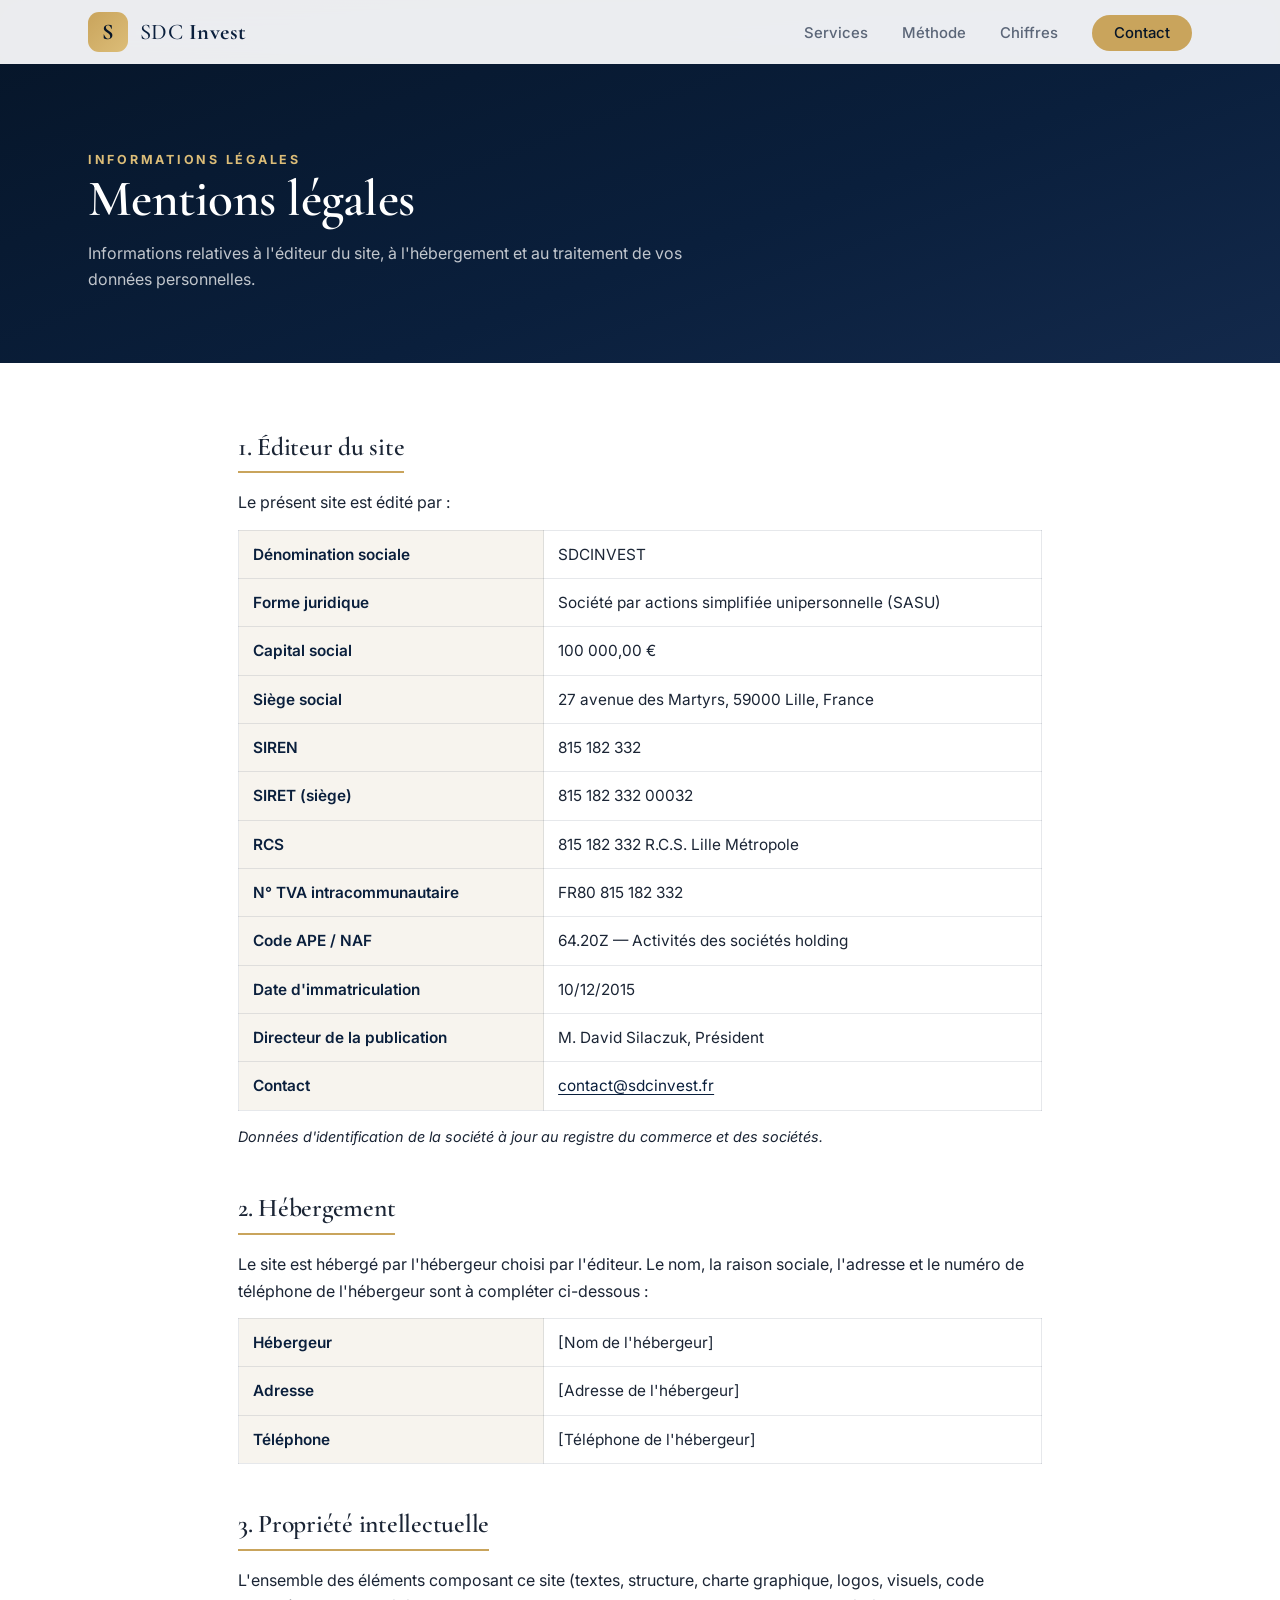
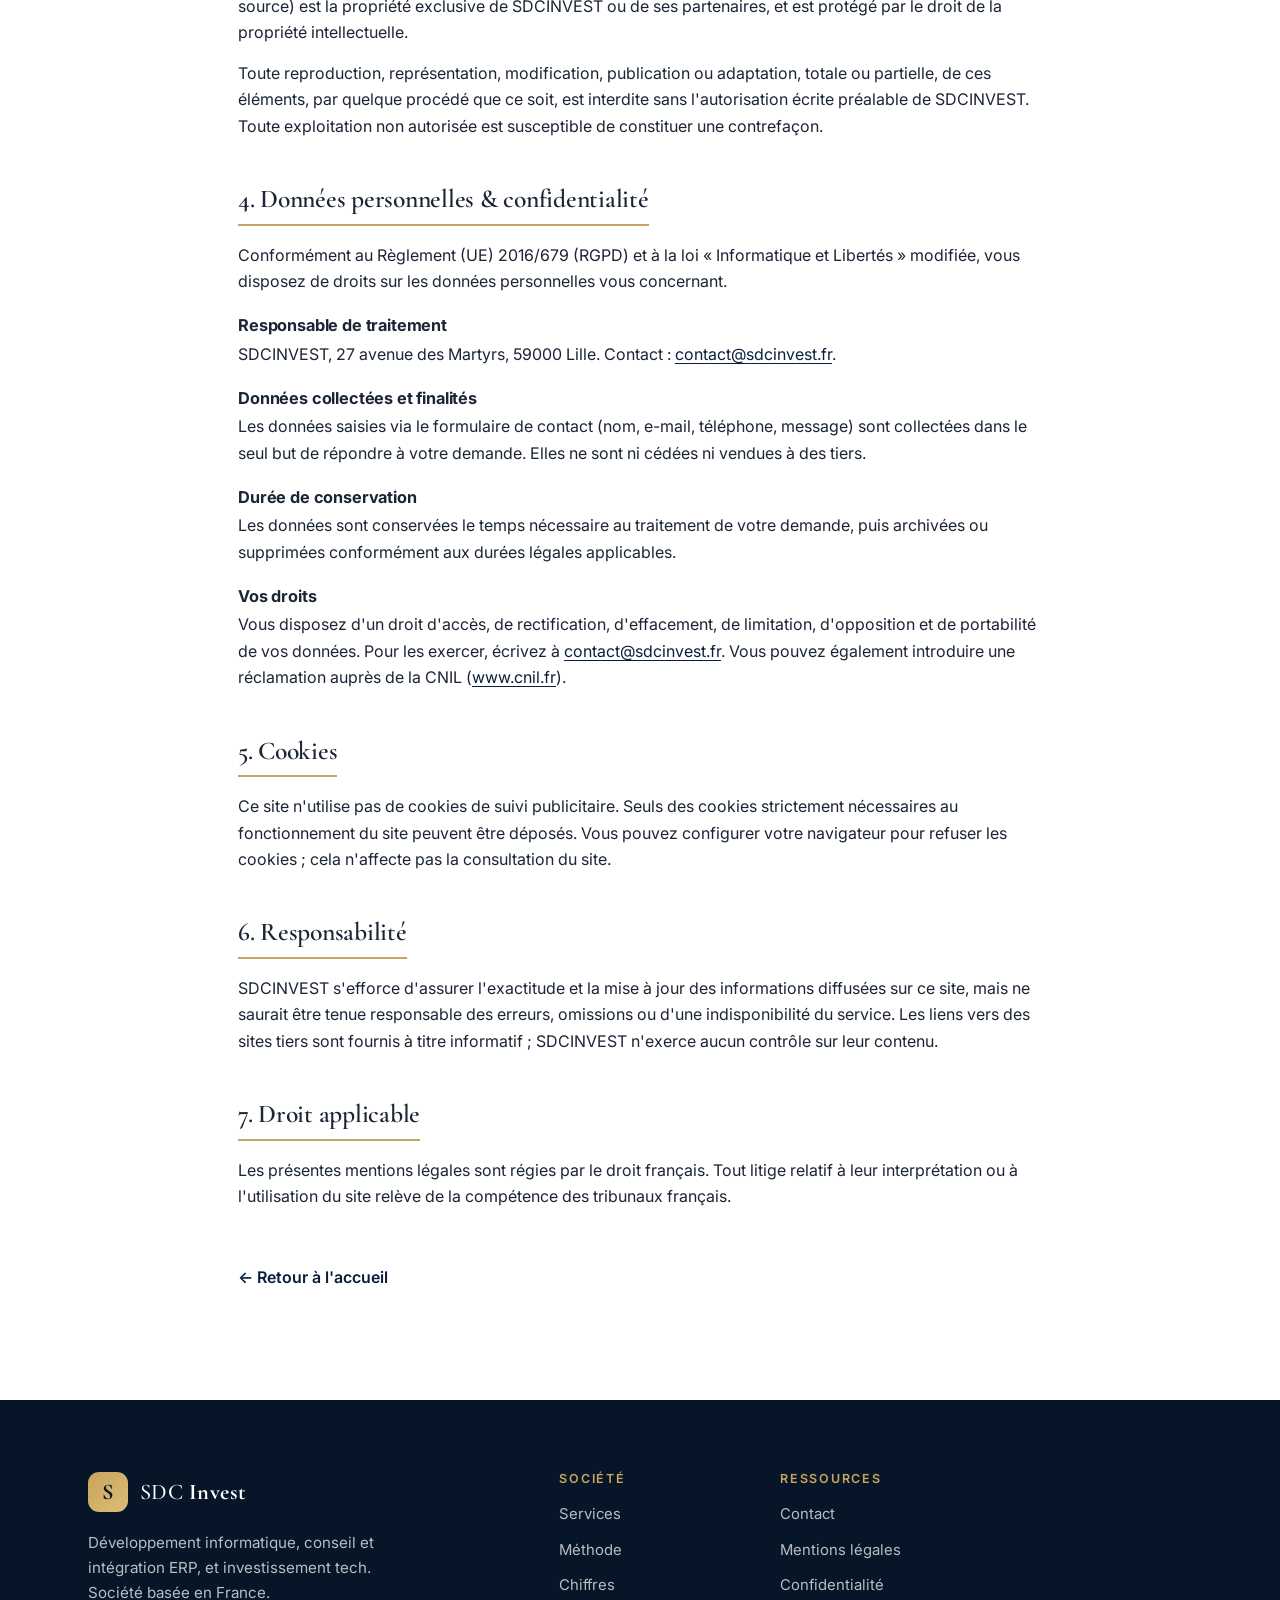
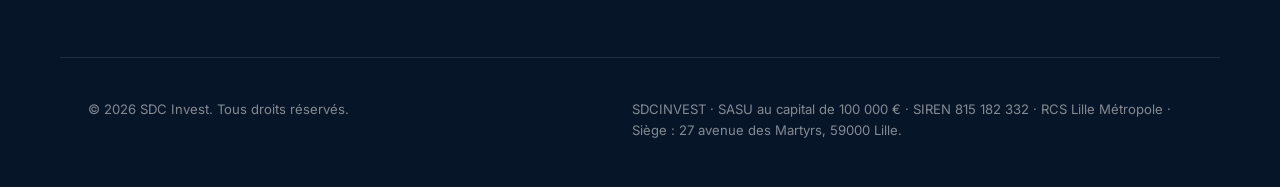
==== mentions-legales.html @ c54f7954 "Site vitrine SDC Invest : accueil + mentions légales" ====
<!DOCTYPE html>
<html lang="fr">
<head>
  <meta charset="UTF-8" />
  <meta name="viewport" content="width=device-width, initial-scale=1.0" />
  <title>Mentions légales — SDC Invest</title>
  <meta name="description" content="Mentions légales et politique de confidentialité de SDCINVEST — SASU, RCS Lille Métropole, SIREN 815 182 332." />
  <meta name="theme-color" content="#0a1f3c" />
  <meta name="robots" content="index, follow" />
  <link rel="icon" href="data:image/svg+xml,%3Csvg xmlns='http://www.w3.org/2000/svg' viewBox='0 0 100 100'%3E%3Crect width='100' height='100' rx='20' fill='%230a1f3c'/%3E%3Ctext x='50' y='68' font-family='Georgia,serif' font-size='52' fill='%23c9a45c' text-anchor='middle'%3ES%3C/text%3E%3C/svg%3E" />
  <link rel="preconnect" href="https://fonts.googleapis.com" />
  <link rel="preconnect" href="https://fonts.gstatic.com" crossorigin />
  <link href="https://fonts.googleapis.com/css2?family=Cormorant+Garamond:wght@500;600;700&family=Inter:wght@300;400;500;600;700&display=swap" rel="stylesheet" />
  <link rel="stylesheet" href="styles.css" />
</head>
<body>
  <!-- ===== Header ===== -->
  <header class="site-header scrolled" id="header">
    <div class="container header-inner">
      <a href="index.html" class="logo" aria-label="SDC Invest — Accueil">
        <span class="logo-mark">S</span>
        <span class="logo-text">SDC&nbsp;<strong>Invest</strong></span>
      </a>
      <nav class="nav" aria-label="Navigation principale">
        <ul class="nav-list">
          <li><a href="index.html#expertise">Services</a></li>
          <li><a href="index.html#approche">Méthode</a></li>
          <li><a href="index.html#chiffres">Chiffres</a></li>
          <li><a href="index.html#contact" class="nav-cta">Contact</a></li>
        </ul>
      </nav>
    </div>
  </header>

  <main>
    <!-- ===== Hero ===== -->
    <section class="legal-hero">
      <div class="container">
        <p class="kicker">Informations légales</p>
        <h1>Mentions légales</h1>
        <p>Informations relatives à l'éditeur du site, à l'hébergement et au traitement de vos données personnelles.</p>
      </div>
    </section>

    <!-- ===== Body ===== -->
    <section class="legal-body">
      <div class="container">

        <div class="legal-block" id="editeur">
          <h2>1. Éditeur du site</h2>
          <p>Le présent site est édité par&nbsp;:</p>
          <table class="legal-table">
            <tbody>
              <tr><th>Dénomination sociale</th><td>SDCINVEST</td></tr>
              <tr><th>Forme juridique</th><td>Société par actions simplifiée unipersonnelle (SASU)</td></tr>
              <tr><th>Capital social</th><td>100 000,00 €</td></tr>
              <tr><th>Siège social</th><td>27 avenue des Martyrs, 59000 Lille, France</td></tr>
              <tr><th>SIREN</th><td>815 182 332</td></tr>
              <tr><th>SIRET (siège)</th><td>815 182 332 00032</td></tr>
              <tr><th>RCS</th><td>815 182 332 R.C.S. Lille Métropole</td></tr>
              <tr><th>N° TVA intracommunautaire</th><td>FR80 815 182 332</td></tr>
              <tr><th>Code APE / NAF</th><td>64.20Z — Activités des sociétés holding</td></tr>
              <tr><th>Date d'immatriculation</th><td>10/12/2015</td></tr>
              <tr><th>Directeur de la publication</th><td>M. David Silaczuk, Président</td></tr>
              <tr><th>Contact</th><td><a href="mailto:contact@sdcinvest.fr">contact@sdcinvest.fr</a></td></tr>
            </tbody>
          </table>
          <p class="legal-update">Données d'identification de la société à jour au registre du commerce et des sociétés.</p>
        </div>

        <div class="legal-block" id="hebergement">
          <h2>2. Hébergement</h2>
          <p>Le site est hébergé par l'hébergeur choisi par l'éditeur. Le nom, la raison sociale, l'adresse et le numéro de téléphone de l'hébergeur sont à compléter ci-dessous&nbsp;:</p>
          <table class="legal-table">
            <tbody>
              <tr><th>Hébergeur</th><td>[Nom de l'hébergeur]</td></tr>
              <tr><th>Adresse</th><td>[Adresse de l'hébergeur]</td></tr>
              <tr><th>Téléphone</th><td>[Téléphone de l'hébergeur]</td></tr>
            </tbody>
          </table>
        </div>

        <div class="legal-block" id="propriete">
          <h2>3. Propriété intellectuelle</h2>
          <p>L'ensemble des éléments composant ce site (textes, structure, charte graphique, logos, visuels, code source) est la propriété exclusive de SDCINVEST ou de ses partenaires, et est protégé par le droit de la propriété intellectuelle.</p>
          <p>Toute reproduction, représentation, modification, publication ou adaptation, totale ou partielle, de ces éléments, par quelque procédé que ce soit, est interdite sans l'autorisation écrite préalable de SDCINVEST. Toute exploitation non autorisée est susceptible de constituer une contrefaçon.</p>
        </div>

        <div class="legal-block" id="confidentialite">
          <h2>4. Données personnelles &amp; confidentialité</h2>
          <p>Conformément au Règlement (UE) 2016/679 (RGPD) et à la loi « Informatique et Libertés » modifiée, vous disposez de droits sur les données personnelles vous concernant.</p>
          <h3>Responsable de traitement</h3>
          <p>SDCINVEST, 27 avenue des Martyrs, 59000 Lille. Contact&nbsp;: <a href="mailto:contact@sdcinvest.fr">contact@sdcinvest.fr</a>.</p>
          <h3>Données collectées et finalités</h3>
          <p>Les données saisies via le formulaire de contact (nom, e-mail, téléphone, message) sont collectées dans le seul but de répondre à votre demande. Elles ne sont ni cédées ni vendues à des tiers.</p>
          <h3>Durée de conservation</h3>
          <p>Les données sont conservées le temps nécessaire au traitement de votre demande, puis archivées ou supprimées conformément aux durées légales applicables.</p>
          <h3>Vos droits</h3>
          <p>Vous disposez d'un droit d'accès, de rectification, d'effacement, de limitation, d'opposition et de portabilité de vos données. Pour les exercer, écrivez à <a href="mailto:contact@sdcinvest.fr">contact@sdcinvest.fr</a>. Vous pouvez également introduire une réclamation auprès de la CNIL (<a href="https://www.cnil.fr" target="_blank" rel="noopener">www.cnil.fr</a>).</p>
        </div>

        <div class="legal-block" id="cookies">
          <h2>5. Cookies</h2>
          <p>Ce site n'utilise pas de cookies de suivi publicitaire. Seuls des cookies strictement nécessaires au fonctionnement du site peuvent être déposés. Vous pouvez configurer votre navigateur pour refuser les cookies&nbsp;; cela n'affecte pas la consultation du site.</p>
        </div>

        <div class="legal-block" id="responsabilite">
          <h2>6. Responsabilité</h2>
          <p>SDCINVEST s'efforce d'assurer l'exactitude et la mise à jour des informations diffusées sur ce site, mais ne saurait être tenue responsable des erreurs, omissions ou d'une indisponibilité du service. Les liens vers des sites tiers sont fournis à titre informatif&nbsp;; SDCINVEST n'exerce aucun contrôle sur leur contenu.</p>
        </div>

        <div class="legal-block" id="droit">
          <h2>7. Droit applicable</h2>
          <p>Les présentes mentions légales sont régies par le droit français. Tout litige relatif à leur interprétation ou à l'utilisation du site relève de la compétence des tribunaux français.</p>
        </div>

        <a href="index.html" class="legal-back">← Retour à l'accueil</a>
      </div>
    </section>
  </main>

  <!-- ===== Footer ===== -->
  <footer class="site-footer">
    <div class="container footer-inner">
      <div class="footer-brand">
        <a href="index.html" class="logo logo--light">
          <span class="logo-mark">S</span>
          <span class="logo-text">SDC&nbsp;<strong>Invest</strong></span>
        </a>
        <p>Développement informatique, conseil et intégration ERP, et investissement tech. Société basée en France.</p>
      </div>
      <nav class="footer-nav" aria-label="Liens de pied de page">
        <div>
          <h4>Société</h4>
          <a href="index.html#expertise">Services</a>
          <a href="index.html#approche">Méthode</a>
          <a href="index.html#chiffres">Chiffres</a>
        </div>
        <div>
          <h4>Ressources</h4>
          <a href="index.html#contact">Contact</a>
          <a href="mentions-legales.html">Mentions légales</a>
          <a href="mentions-legales.html#confidentialite">Confidentialité</a>
        </div>
      </nav>
    </div>
    <div class="container footer-bottom">
      <p>© <span id="year">2026</span> SDC Invest. Tous droits réservés.</p>
      <p class="footer-legal">SDCINVEST · SASU au capital de 100 000 € · SIREN 815 182 332 · RCS Lille Métropole · Siège : 27 avenue des Martyrs, 59000 Lille.</p>
    </div>
  </footer>

  <script>document.getElementById('year').textContent = new Date().getFullYear();</script>
</body>
</html>
---- styles.css ----
/* ===== Design tokens ===== */
:root {
  --navy:        #0a1f3c;
  --navy-deep:   #061528;
  --navy-soft:   #13294b;
  --gold:        #c9a45c;
  --gold-bright: #dcbd78;
  --cream:       #f7f4ee;
  --paper:       #ffffff;
  --ink:         #1b2535;
  --muted:       #5b6678;
  --line:        rgba(10, 31, 60, 0.10);
  --shadow:      0 18px 50px -20px rgba(10, 31, 60, 0.28);
  --radius:      14px;
  --container:   1160px;
  --serif:       "Cormorant Garamond", Georgia, serif;
  --sans:        "Inter", system-ui, -apple-system, sans-serif;
}

*, *::before, *::after { box-sizing: border-box; }

html { scroll-behavior: smooth; scroll-padding-top: 90px; }

body {
  margin: 0;
  font-family: var(--sans);
  color: var(--ink);
  background: var(--paper);
  line-height: 1.65;
  font-weight: 400;
  -webkit-font-smoothing: antialiased;
}

img { max-width: 100%; display: block; }
a { color: inherit; text-decoration: none; }

.container {
  width: 100%;
  max-width: var(--container);
  margin: 0 auto;
  padding: 0 28px;
}

h1, h2, h3, h4 { font-family: var(--serif); font-weight: 600; line-height: 1.12; letter-spacing: -0.01em; margin: 0; }

/* ===== Buttons ===== */
.btn {
  display: inline-flex;
  align-items: center;
  justify-content: center;
  gap: 8px;
  padding: 14px 28px;
  border-radius: 999px;
  font-family: var(--sans);
  font-size: 0.95rem;
  font-weight: 600;
  letter-spacing: 0.01em;
  cursor: pointer;
  border: 1.5px solid transparent;
  transition: transform .25s ease, box-shadow .25s ease, background .25s ease, color .25s ease;
}
.btn-primary {
  background: linear-gradient(135deg, var(--gold), var(--gold-bright));
  color: var(--navy-deep);
  box-shadow: 0 12px 30px -12px rgba(201, 164, 92, 0.7);
}
.btn-primary:hover { transform: translateY(-2px); box-shadow: 0 18px 38px -12px rgba(201, 164, 92, 0.85); }
.btn-ghost { border-color: rgba(255,255,255,0.35); color: #fff; }
.btn-ghost:hover { background: rgba(255,255,255,0.08); border-color: rgba(255,255,255,0.6); }
.btn-block { width: 100%; }

/* ===== Header ===== */
.site-header {
  position: fixed;
  inset: 0 0 auto 0;
  z-index: 100;
  padding: 18px 0;
  transition: background .3s ease, padding .3s ease, box-shadow .3s ease;
}
.site-header.scrolled {
  background: rgba(255,255,255,0.92);
  backdrop-filter: saturate(180%) blur(14px);
  box-shadow: 0 1px 0 var(--line);
  padding: 12px 0;
}
.header-inner { display: flex; align-items: center; justify-content: space-between; }

.logo { display: inline-flex; align-items: center; gap: 12px; color: #fff; }
.site-header.scrolled .logo { color: var(--navy); }
.logo-mark {
  width: 40px; height: 40px;
  display: grid; place-items: center;
  background: linear-gradient(135deg, var(--gold), var(--gold-bright));
  color: var(--navy-deep);
  border-radius: 11px;
  font-family: var(--serif); font-weight: 700; font-size: 1.4rem;
}
.logo-text { font-family: var(--serif); font-size: 1.4rem; font-weight: 500; letter-spacing: .02em; }
.logo-text strong { font-weight: 700; }

.nav-list { display: flex; align-items: center; gap: 34px; list-style: none; margin: 0; padding: 0; }
.nav-list a {
  color: rgba(255,255,255,0.85);
  font-size: 0.93rem; font-weight: 500;
  position: relative; transition: color .2s ease;
}
.site-header.scrolled .nav-list a { color: var(--muted); }
.nav-list a:not(.nav-cta)::after {
  content: ""; position: absolute; left: 0; bottom: -6px;
  width: 0; height: 2px; background: var(--gold); transition: width .25s ease;
}
.nav-list a:not(.nav-cta):hover { color: var(--gold); }
.site-header.scrolled .nav-list a:not(.nav-cta):hover { color: var(--navy); }
.nav-list a:not(.nav-cta):hover::after { width: 100%; }
.nav-cta {
  padding: 9px 22px; border-radius: 999px;
  background: var(--gold); color: var(--navy-deep) !important;
  font-weight: 600; transition: transform .2s ease, background .2s ease;
}
.nav-cta:hover { transform: translateY(-1px); background: var(--gold-bright); }

.nav-toggle { display: none; flex-direction: column; gap: 5px; background: none; border: 0; cursor: pointer; padding: 6px; }
.nav-toggle span { width: 24px; height: 2px; background: #fff; transition: .3s ease; }
.site-header.scrolled .nav-toggle span { background: var(--navy); }

/* ===== Hero ===== */
.hero {
  position: relative;
  min-height: 100vh;
  display: flex; align-items: center;
  color: #fff;
  overflow: hidden;
  padding: 140px 0 90px;
}
.hero-bg {
  position: absolute; inset: 0; z-index: -2;
  background:
    radial-gradient(1100px 600px at 78% 18%, rgba(201,164,92,0.18), transparent 60%),
    radial-gradient(800px 500px at 12% 80%, rgba(35,72,128,0.55), transparent 60%),
    linear-gradient(160deg, var(--navy-deep) 0%, var(--navy) 45%, var(--navy-soft) 100%);
}
.hero-bg::after {
  content: ""; position: absolute; inset: 0;
  background-image:
    linear-gradient(rgba(255,255,255,0.04) 1px, transparent 1px),
    linear-gradient(90deg, rgba(255,255,255,0.04) 1px, transparent 1px);
  background-size: 64px 64px;
  mask-image: radial-gradient(circle at 70% 35%, #000, transparent 75%);
}
.hero-inner { max-width: 820px; }
.hero-eyebrow {
  text-transform: uppercase; letter-spacing: .28em; font-size: 0.78rem;
  font-weight: 600; color: var(--gold-bright); margin: 0 0 22px;
}
.hero-title { font-size: clamp(2.4rem, 5.5vw, 4.1rem); line-height: 1.05; margin-bottom: 24px; }
.hero-lead { font-size: clamp(1.05rem, 1.7vw, 1.25rem); color: rgba(255,255,255,0.82); max-width: 620px; margin: 0 0 38px; }
.hero-actions { display: flex; flex-wrap: wrap; gap: 16px; margin-bottom: 48px; }
.hero-trust { display: flex; align-items: center; gap: 18px; font-size: 0.82rem; letter-spacing: .08em; text-transform: uppercase; color: rgba(255,255,255,0.6); }
.hero-trust i { width: 5px; height: 5px; border-radius: 50%; background: var(--gold); }

/* ===== Sections ===== */
.section { padding: 110px 0; }
.section-alt { background: var(--cream); }
.section-head { max-width: 720px; margin: 0 auto 64px; text-align: center; }
.kicker { text-transform: uppercase; letter-spacing: .22em; font-size: 0.78rem; font-weight: 700; color: var(--gold); margin: 0 0 14px; }
.section-head h2 { font-size: clamp(1.9rem, 3.6vw, 2.9rem); }
.section-sub { color: var(--muted); font-size: 1.08rem; margin: 18px 0 0; }

/* ===== Cards ===== */
.cards { display: grid; grid-template-columns: repeat(3, 1fr); gap: 26px; }
.card {
  background: var(--paper);
  border: 1px solid var(--line);
  border-radius: var(--radius);
  padding: 38px 32px;
  transition: transform .3s ease, box-shadow .3s ease, border-color .3s ease;
}
.card:hover { transform: translateY(-6px); box-shadow: var(--shadow); border-color: transparent; }
.card-icon {
  width: 52px; height: 52px; border-radius: 12px;
  display: grid; place-items: center; margin-bottom: 22px;
  background: var(--navy); color: var(--gold); font-size: 1.2rem;
}
.card h3 { font-size: 1.5rem; margin-bottom: 12px; }
.card p { color: var(--muted); margin: 0; font-size: 0.98rem; }

/* ===== Approche ===== */
.approche-grid { display: grid; grid-template-columns: 0.85fr 1.15fr; gap: 70px; align-items: start; }
.approche-intro h2 { font-size: clamp(1.9rem, 3.4vw, 2.7rem); margin: 0 0 20px; }
.approche-intro p { color: var(--muted); margin: 0 0 30px; font-size: 1.05rem; }
.steps { list-style: none; margin: 0; padding: 0; display: grid; gap: 14px; }
.steps li {
  display: flex; gap: 24px; align-items: flex-start;
  background: var(--paper); border: 1px solid var(--line);
  border-radius: var(--radius); padding: 26px 28px;
  transition: transform .25s ease, box-shadow .25s ease;
}
.steps li:hover { transform: translateX(6px); box-shadow: var(--shadow); }
.step-num { font-family: var(--serif); font-size: 1.7rem; font-weight: 700; color: var(--gold); line-height: 1; min-width: 44px; }
.steps h3 { font-size: 1.3rem; margin-bottom: 6px; }
.steps p { color: var(--muted); margin: 0; font-size: 0.97rem; }

/* ===== Stats ===== */
.stats-section { background: var(--navy); color: #fff; position: relative; overflow: hidden; }
.stats-section::before {
  content: ""; position: absolute; inset: 0;
  background: radial-gradient(700px 400px at 85% 10%, rgba(201,164,92,0.16), transparent 60%);
}
.stats-section .kicker { color: var(--gold-bright); }
.stats-section h2 { color: #fff; }
.stats { display: grid; grid-template-columns: repeat(4, 1fr); gap: 30px; position: relative; }
.stat { text-align: center; padding: 24px 12px; border-left: 1px solid rgba(255,255,255,0.12); }
.stat:first-child { border-left: 0; }
.stat-num { display: block; font-family: var(--serif); font-size: clamp(2.6rem, 5vw, 3.6rem); font-weight: 700; color: var(--gold-bright); line-height: 1; }
.stat-label { display: block; margin-top: 12px; color: rgba(255,255,255,0.72); font-size: 0.95rem; }

/* ===== Team ===== */
.team { display: grid; grid-template-columns: repeat(3, 1fr); gap: 28px; }
.member {
  background: var(--paper); border: 1px solid var(--line); border-radius: var(--radius);
  padding: 40px 32px; text-align: center;
  transition: transform .3s ease, box-shadow .3s ease;
}
.member:hover { transform: translateY(-6px); box-shadow: var(--shadow); }
.avatar {
  width: 84px; height: 84px; margin: 0 auto 22px; border-radius: 50%;
  display: grid; place-items: center;
  background: linear-gradient(135deg, var(--navy), var(--navy-soft));
  color: var(--gold-bright); font-family: var(--serif); font-size: 1.7rem; font-weight: 700;
  border: 2px solid var(--gold);
}
.member h3 { font-size: 1.4rem; }
.member .role { color: var(--gold); font-weight: 600; font-size: 0.9rem; margin: 6px 0 14px; }
.member p:last-child { color: var(--muted); margin: 0; font-size: 0.95rem; }

/* ===== Contact ===== */
.contact-section { background: var(--cream); }
.contact-grid { display: grid; grid-template-columns: 0.9fr 1.1fr; gap: 60px; align-items: start; }
.contact-info h2 { font-size: clamp(1.9rem, 3.4vw, 2.7rem); margin: 0 0 16px; }
.contact-info > p { color: var(--muted); font-size: 1.05rem; margin: 0 0 32px; }
.contact-list { list-style: none; margin: 0; padding: 0; display: grid; gap: 20px; }
.contact-list li { display: flex; flex-direction: column; gap: 3px; font-size: 1rem; }
.contact-list span { text-transform: uppercase; letter-spacing: .14em; font-size: 0.72rem; font-weight: 700; color: var(--gold); }
.contact-list a:hover { color: var(--gold); }

.contact-form { background: var(--paper); border: 1px solid var(--line); border-radius: var(--radius); padding: 40px; box-shadow: var(--shadow); }
.field { display: flex; flex-direction: column; margin-bottom: 20px; }
.field-row { display: grid; grid-template-columns: 1fr 1fr; gap: 18px; }
.field label { font-size: 0.85rem; font-weight: 600; margin-bottom: 7px; color: var(--ink); }
.field input, .field select, .field textarea {
  font-family: var(--sans); font-size: 0.97rem; color: var(--ink);
  padding: 12px 14px; border: 1.5px solid var(--line); border-radius: 10px;
  background: #fcfbf9; transition: border-color .2s ease, box-shadow .2s ease;
}
.field input:focus, .field select:focus, .field textarea:focus {
  outline: none; border-color: var(--gold); box-shadow: 0 0 0 3px rgba(201,164,92,0.18);
}
.field textarea { resize: vertical; }
.consent { display: flex; gap: 11px; align-items: flex-start; font-size: 0.85rem; color: var(--muted); margin-bottom: 24px; }
.consent input { margin-top: 3px; accent-color: var(--gold); }
.form-feedback { margin: 16px 0 0; font-size: 0.92rem; font-weight: 600; text-align: center; min-height: 1.2em; }
.form-feedback.success { color: #1f7a4d; }
.form-feedback.error { color: #c0392b; }

/* ===== Footer ===== */
.site-footer { background: var(--navy-deep); color: rgba(255,255,255,0.72); padding: 72px 0 32px; }
.footer-inner { display: grid; grid-template-columns: 1.3fr 2fr; gap: 60px; padding-bottom: 48px; border-bottom: 1px solid rgba(255,255,255,0.1); }
.logo--light { color: #fff; margin-bottom: 18px; }
.footer-brand p { max-width: 340px; font-size: 0.95rem; margin: 0; }
.footer-nav { display: grid; grid-template-columns: repeat(3, 1fr); gap: 30px; }
.footer-nav h4 { font-family: var(--sans); font-size: 0.78rem; text-transform: uppercase; letter-spacing: .14em; color: var(--gold); margin: 0 0 16px; }
.footer-nav a { display: block; color: rgba(255,255,255,0.72); font-size: 0.93rem; margin-bottom: 11px; transition: color .2s ease; }
.footer-nav a:hover { color: var(--gold-bright); }
.footer-bottom { display: flex; justify-content: space-between; flex-wrap: wrap; gap: 12px; padding-top: 28px; font-size: 0.82rem; color: rgba(255,255,255,0.5); }
.footer-legal { max-width: 560px; }

/* ===== Legal page ===== */
.legal-hero {
  background: linear-gradient(160deg, var(--navy-deep), var(--navy) 60%, var(--navy-soft));
  color: #fff; padding: 150px 0 70px;
}
.legal-hero .kicker { color: var(--gold-bright); }
.legal-hero h1 { font-size: clamp(2.1rem, 4.5vw, 3.2rem); margin: 0 0 12px; }
.legal-hero p { color: rgba(255,255,255,0.75); margin: 0; max-width: 640px; }
.legal-body { padding: 70px 0 110px; }
.legal-body .container { max-width: 860px; }
.legal-block { margin-bottom: 46px; scroll-margin-top: 100px; }
.legal-block h2 { font-size: 1.6rem; margin: 0 0 16px; padding-bottom: 10px; border-bottom: 2px solid var(--gold); display: inline-block; }
.legal-block h3 { font-family: var(--sans); font-size: 1.02rem; font-weight: 700; margin: 22px 0 6px; }
.legal-block p { color: var(--ink); margin: 0 0 14px; }
.legal-block a { color: var(--navy); text-decoration: underline; text-underline-offset: 3px; }
.legal-block a:hover { color: var(--gold); }
.legal-table { width: 100%; border-collapse: collapse; margin: 6px 0 14px; }
.legal-table th, .legal-table td { text-align: left; padding: 11px 14px; border: 1px solid var(--line); font-size: 0.96rem; vertical-align: top; }
.legal-table th { background: var(--cream); width: 38%; font-weight: 600; color: var(--navy); font-family: var(--sans); }
.legal-back { display: inline-flex; align-items: center; gap: 8px; margin-top: 8px; font-weight: 600; color: var(--navy); }
.legal-back:hover { color: var(--gold); }
.legal-update { color: var(--muted); font-size: 0.9rem; font-style: italic; }

/* ===== Reveal animation ===== */
.reveal { opacity: 0; transform: translateY(28px); transition: opacity .7s ease, transform .7s ease; }
.reveal.in { opacity: 1; transform: none; }
.cards .reveal:nth-child(2), .team .reveal:nth-child(2) { transition-delay: .08s; }
.cards .reveal:nth-child(3), .team .reveal:nth-child(3) { transition-delay: .16s; }
.cards .reveal:nth-child(5) { transition-delay: .08s; }
.cards .reveal:nth-child(6) { transition-delay: .16s; }

@media (prefers-reduced-motion: reduce) {
  html { scroll-behavior: auto; }
  .reveal { opacity: 1; transform: none; transition: none; }
}

/* ===== Responsive ===== */
@media (max-width: 940px) {
  .cards, .team { grid-template-columns: repeat(2, 1fr); }
  .approche-grid, .contact-grid, .footer-inner { grid-template-columns: 1fr; gap: 44px; }
  .stats { grid-template-columns: repeat(2, 1fr); gap: 8px; }
  .stat:nth-child(3) { border-left: 0; }
}

@media (max-width: 720px) {
  .nav { position: fixed; inset: 0 0 0 auto; width: min(78vw, 320px);
    background: var(--navy); flex-direction: column;
    transform: translateX(100%); transition: transform .35s ease;
    padding: 100px 32px 40px; box-shadow: -20px 0 60px -20px rgba(0,0,0,0.5); }
  .nav.open { transform: none; }
  .nav-list { flex-direction: column; align-items: flex-start; gap: 22px; }
  .nav-list a { color: rgba(255,255,255,0.9) !important; font-size: 1.05rem; }
  .nav-toggle { display: flex; z-index: 101; }
  .nav-toggle.open span:nth-child(1) { transform: translateY(7px) rotate(45deg); background:#fff; }
  .nav-toggle.open span:nth-child(2) { opacity: 0; }
  .nav-toggle.open span:nth-child(3) { transform: translateY(-7px) rotate(-45deg); background:#fff; }
  .section { padding: 80px 0; }
  .cards, .team { grid-template-columns: 1fr; }
  .field-row { grid-template-columns: 1fr; }
  .footer-nav { grid-template-columns: 1fr 1fr; }
  .contact-form { padding: 28px 22px; }
}

@media (max-width: 420px) {
  .stats { grid-template-columns: 1fr; }
  .stat { border-left: 0; }
  .hero-trust { flex-wrap: wrap; }
}
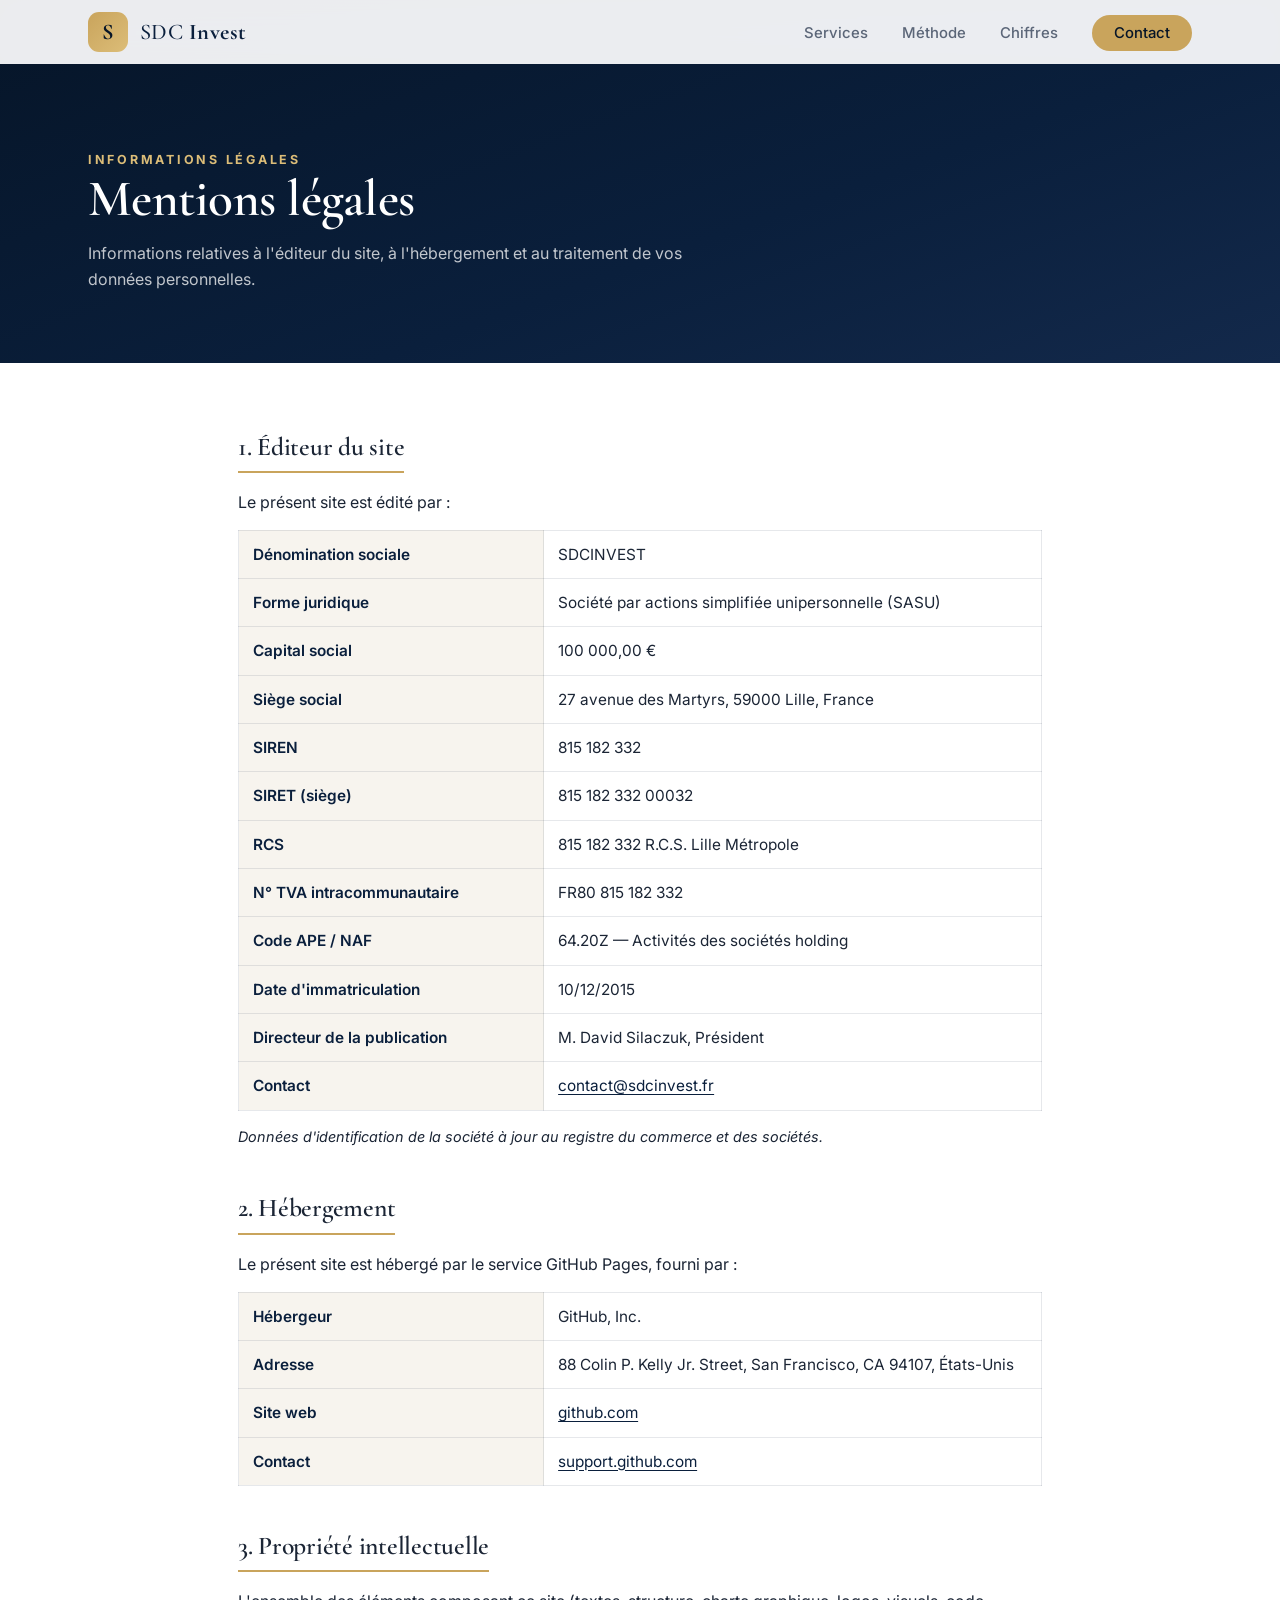
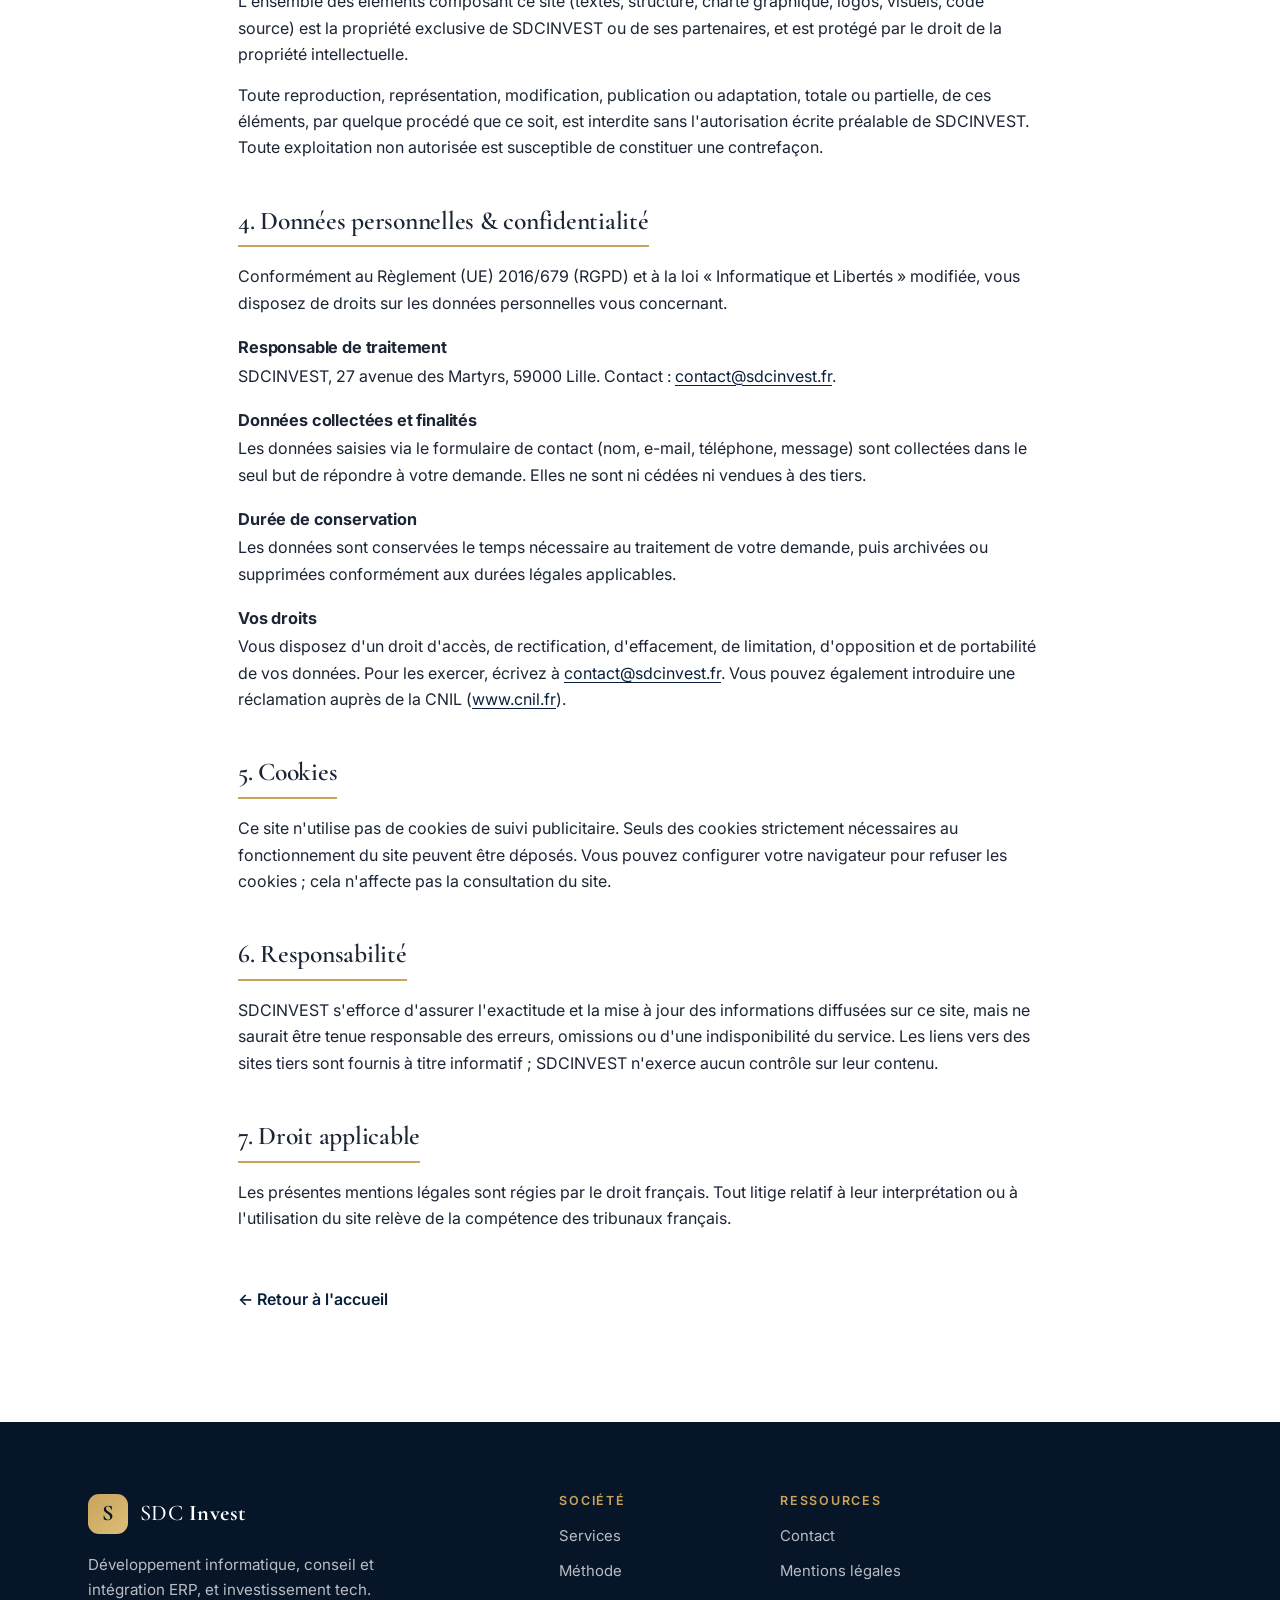
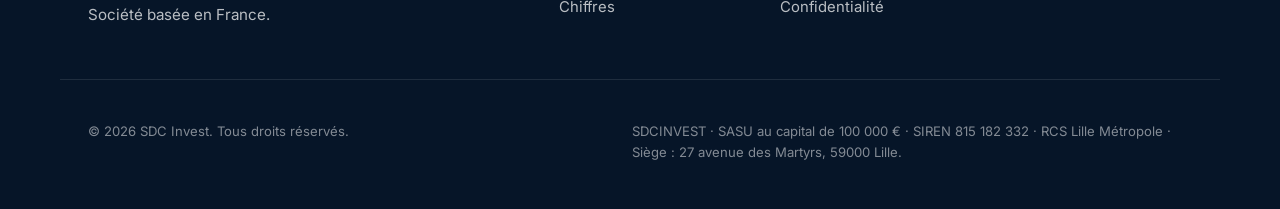
==== commit 91982d4f: "Mentions légales : informations d'hébergement (GitHub Pages)" ====
--- a/mentions-legales.html
+++ b/mentions-legales.html
@@ -62,7 +62,7 @@
               <tr><th>Code APE / NAF</th><td>64.20Z — Activités des sociétés holding</td></tr>
               <tr><th>Date d'immatriculation</th><td>10/12/2015</td></tr>
               <tr><th>Directeur de la publication</th><td>M. David Silaczuk, Président</td></tr>
-              <tr><th>Contact</th><td><a href="mailto:contact@sdcinvest.fr">contact@sdcinvest.fr</a></td></tr>
+              <tr><th>Contact</th><td><a class="email-link" href="#" data-email="Y29udGFjdEBzZGNpbnZlc3QuZnI=">e-mail protégé</a></td></tr>
             </tbody>
           </table>
           <p class="legal-update">Données d'identification de la société à jour au registre du commerce et des sociétés.</p>
@@ -70,12 +70,13 @@
 
         <div class="legal-block" id="hebergement">
           <h2>2. Hébergement</h2>
-          <p>Le site est hébergé par l'hébergeur choisi par l'éditeur. Le nom, la raison sociale, l'adresse et le numéro de téléphone de l'hébergeur sont à compléter ci-dessous&nbsp;:</p>
+          <p>Le présent site est hébergé par le service GitHub Pages, fourni par&nbsp;:</p>
           <table class="legal-table">
             <tbody>
-              <tr><th>Hébergeur</th><td>[Nom de l'hébergeur]</td></tr>
-              <tr><th>Adresse</th><td>[Adresse de l'hébergeur]</td></tr>
-              <tr><th>Téléphone</th><td>[Téléphone de l'hébergeur]</td></tr>
+              <tr><th>Hébergeur</th><td>GitHub, Inc.</td></tr>
+              <tr><th>Adresse</th><td>88 Colin P. Kelly Jr. Street, San Francisco, CA 94107, États-Unis</td></tr>
+              <tr><th>Site web</th><td><a href="https://github.com" target="_blank" rel="noopener">github.com</a></td></tr>
+              <tr><th>Contact</th><td><a href="https://support.github.com" target="_blank" rel="noopener">support.github.com</a></td></tr>
             </tbody>
           </table>
         </div>
@@ -90,13 +91,13 @@
           <h2>4. Données personnelles &amp; confidentialité</h2>
           <p>Conformément au Règlement (UE) 2016/679 (RGPD) et à la loi « Informatique et Libertés » modifiée, vous disposez de droits sur les données personnelles vous concernant.</p>
           <h3>Responsable de traitement</h3>
-          <p>SDCINVEST, 27 avenue des Martyrs, 59000 Lille. Contact&nbsp;: <a href="mailto:contact@sdcinvest.fr">contact@sdcinvest.fr</a>.</p>
+          <p>SDCINVEST, 27 avenue des Martyrs, 59000 Lille. Contact&nbsp;: <a class="email-link" href="#" data-email="Y29udGFjdEBzZGNpbnZlc3QuZnI=">e-mail protégé</a>.</p>
           <h3>Données collectées et finalités</h3>
           <p>Les données saisies via le formulaire de contact (nom, e-mail, téléphone, message) sont collectées dans le seul but de répondre à votre demande. Elles ne sont ni cédées ni vendues à des tiers.</p>
           <h3>Durée de conservation</h3>
           <p>Les données sont conservées le temps nécessaire au traitement de votre demande, puis archivées ou supprimées conformément aux durées légales applicables.</p>
           <h3>Vos droits</h3>
-          <p>Vous disposez d'un droit d'accès, de rectification, d'effacement, de limitation, d'opposition et de portabilité de vos données. Pour les exercer, écrivez à <a href="mailto:contact@sdcinvest.fr">contact@sdcinvest.fr</a>. Vous pouvez également introduire une réclamation auprès de la CNIL (<a href="https://www.cnil.fr" target="_blank" rel="noopener">www.cnil.fr</a>).</p>
+          <p>Vous disposez d'un droit d'accès, de rectification, d'effacement, de limitation, d'opposition et de portabilité de vos données. Pour les exercer, écrivez à <a class="email-link" href="#" data-email="Y29udGFjdEBzZGNpbnZlc3QuZnI=">e-mail protégé</a>. Vous pouvez également introduire une réclamation auprès de la CNIL (<a href="https://www.cnil.fr" target="_blank" rel="noopener">www.cnil.fr</a>).</p>
         </div>
 
         <div class="legal-block" id="cookies">
@@ -150,6 +151,6 @@
     </div>
   </footer>
 
-  <script>document.getElementById('year').textContent = new Date().getFullYear();</script>
+  <script src="script.js"></script>
 </body>
 </html>
